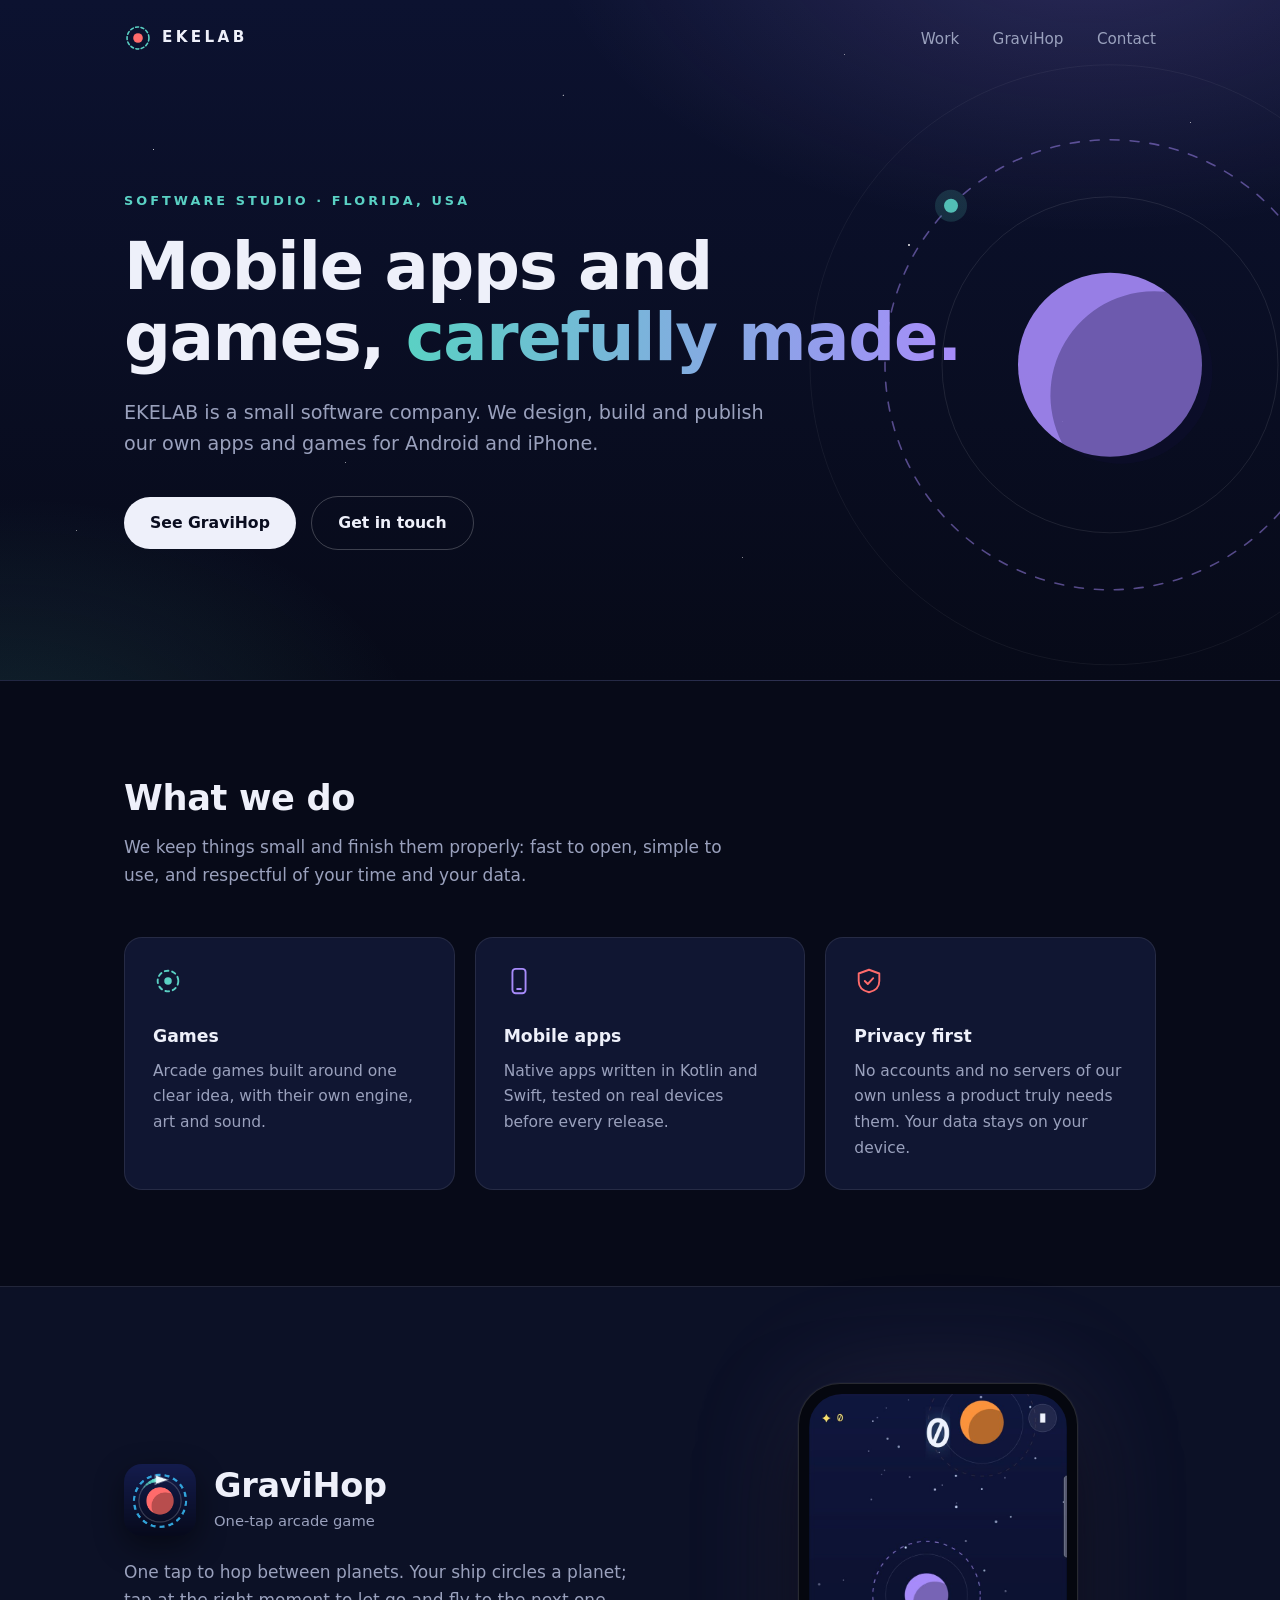
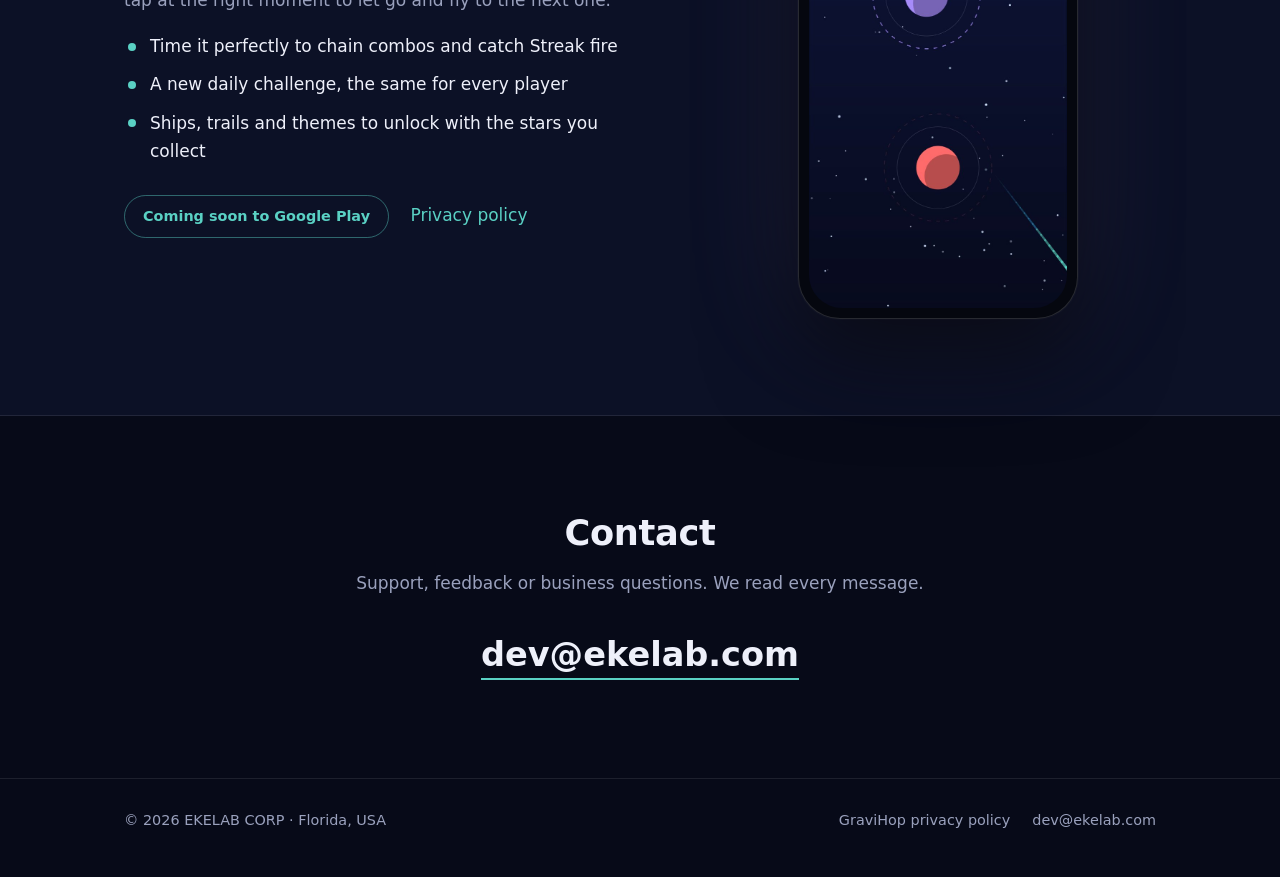
==== index.html @ 520535bd "EKELAB website: company page and GraviHop privacy policy Co-Authored-By: Claude <noreply@anthropic.c" ====
<!doctype html>
<html lang="en">
<head>
<meta charset="utf-8">
<meta name="viewport" content="width=device-width, initial-scale=1">
<title>EKELAB | Mobile apps and games</title>
<meta name="description" content="EKELAB CORP is a software studio in Florida, USA. We design and build mobile apps and games, including GraviHop.">
<meta name="theme-color" content="#070a18">
<meta property="og:title" content="EKELAB | Mobile apps and games">
<meta property="og:description" content="A software studio in Florida, USA. Makers of GraviHop.">
<meta property="og:type" content="website">
<meta property="og:url" content="https://ekelab.com/">
<link rel="icon" href="/favicon.svg" type="image/svg+xml">
<link rel="apple-touch-icon" href="/apple-touch-icon.png">
<link rel="stylesheet" href="/style.css">
</head>
<body>

<header class="site">
  <div class="wrap">
    <a class="brand" href="/">
      <svg viewBox="0 0 32 32" aria-hidden="true"><circle cx="16" cy="16" r="12.5" fill="none" stroke="#5ad1c4" stroke-width="1.8" stroke-dasharray="3.4 2.8" stroke-linecap="round"/><circle cx="16" cy="16" r="5.5" fill="#ff6b6b"/></svg>
      EKELAB
    </a>
    <nav>
      <a href="#work">Work</a>
      <a href="#gravihop">GraviHop</a>
      <a href="#contact">Contact</a>
    </nav>
  </div>
</header>

<main>
  <div class="hero">
    <svg class="orbit" viewBox="0 0 620 620" aria-hidden="true">
      <circle cx="310" cy="310" r="300" fill="none" stroke="rgba(255,255,255,.06)" stroke-width="1"/>
      <circle cx="310" cy="310" r="225" fill="none" stroke="rgba(167,139,250,.55)" stroke-width="1.6" stroke-dasharray="9 11" stroke-linecap="round"/>
      <circle cx="310" cy="310" r="168" fill="none" stroke="rgba(255,255,255,.10)" stroke-width="1"/>
      <circle cx="310" cy="310" r="92" fill="#a78bfa"/>
      <path d="M 366 237 A 92 92 0 1 1 262 388 A 104 104 0 0 1 366 237 Z" fill="rgba(20,16,60,.32)"/>
      <circle cx="151" cy="151" r="7" fill="#5ad1c4"/>
      <circle cx="151" cy="151" r="16" fill="rgba(90,209,196,.18)"/>
    </svg>
    <div class="wrap">
      <p class="eyebrow">Software studio · Florida, USA</p>
      <h1>Mobile apps and games, <span>carefully made.</span></h1>
      <p class="lead">EKELAB is a small software company. We design, build and publish our own apps and games for Android and iPhone.</p>
      <a class="btn" href="#gravihop">See GraviHop</a>
      <a class="btn ghost" href="#contact">Get in touch</a>
    </div>
  </div>

  <section id="work">
    <div class="wrap">
      <h2 class="title">What we do</h2>
      <p class="sub">We keep things small and finish them properly: fast to open, simple to use, and respectful of your time and your data.</p>
      <div class="grid">
        <div class="card">
          <svg viewBox="0 0 32 32" fill="none" stroke="#5ad1c4" stroke-width="2" stroke-linecap="round" stroke-linejoin="round" aria-hidden="true"><circle cx="16" cy="16" r="11" stroke-dasharray="4 4"/><circle cx="16" cy="16" r="4" fill="#5ad1c4" stroke="none"/></svg>
          <h3>Games</h3>
          <p>Arcade games built around one clear idea, with their own engine, art and sound.</p>
        </div>
        <div class="card">
          <svg viewBox="0 0 32 32" fill="none" stroke="#a78bfa" stroke-width="2" stroke-linecap="round" stroke-linejoin="round" aria-hidden="true"><rect x="9" y="3" width="14" height="26" rx="3.5"/><path d="M14 24.5h4"/></svg>
          <h3>Mobile apps</h3>
          <p>Native apps written in Kotlin and Swift, tested on real devices before every release.</p>
        </div>
        <div class="card">
          <svg viewBox="0 0 32 32" fill="none" stroke="#ff6b6b" stroke-width="2" stroke-linecap="round" stroke-linejoin="round" aria-hidden="true"><path d="M16 4l11 4v8c0 6.5-4.6 10.6-11 12-6.4-1.4-11-5.5-11-12V8z"/><path d="M11.5 16l3.200 3.200 5.800-6.200"/></svg>
          <h3>Privacy first</h3>
          <p>No accounts and no servers of our own unless a product truly needs them. Your data stays on your device.</p>
        </div>
      </div>
    </div>
  </section>

  <section id="gravihop" class="alt">
    <div class="wrap product">
      <div>
        <div class="head">
          <img src="/img/gravihop-icon.png" alt="GraviHop app icon" width="72" height="72">
          <div>
            <h2>GraviHop</h2>
            <small>One-tap arcade game</small>
          </div>
        </div>
        <p>One tap to hop between planets. Your ship circles a planet; tap at the right moment to let go and fly to the next one.</p>
        <ul>
          <li>Time it perfectly to chain combos and catch Streak fire</li>
          <li>A new daily challenge, the same for every player</li>
          <li>Ships, trails and themes to unlock with the stars you collect</li>
        </ul>
        <span class="pill">Coming soon to Google Play</span>
        <a href="/gravihop/privacy/">Privacy policy</a>
      </div>
      <div class="phone">
        <img src="/img/gravihop-screen.jpg" alt="GraviHop gameplay: a ship flying between planets" width="720" height="1435" loading="lazy">
      </div>
    </div>
  </section>

  <section id="contact" class="contact">
    <div class="wrap">
      <h2 class="title">Contact</h2>
      <p class="sub">Support, feedback or business questions. We read every message.</p>
      <a class="mail" href="mailto:dev@ekelab.com">dev@ekelab.com</a>
    </div>
  </section>
</main>

<footer class="site">
  <div class="wrap">
    <span>&copy; 2026 EKELAB CORP · Florida, USA</span>
    <span><a href="/gravihop/privacy/">GraviHop privacy policy</a><a href="mailto:dev@ekelab.com">dev@ekelab.com</a></span>
  </div>
</footer>

</body>
</html>
---- style.css ----
:root {
  --bg: #070a18;
  --bg-2: #0c1126;
  --panel: #101632;
  --line: rgba(255, 255, 255, 0.09);
  --text: #eef0fa;
  --muted: #9aa1bd;
  --accent: #5ad1c4;
  --accent-2: #a78bfa;
  --warm: #ff6b6b;
}
* { box-sizing: border-box; }
html { -webkit-text-size-adjust: 100%; scroll-behavior: smooth; }
body {
  margin: 0;
  background: var(--bg);
  color: var(--text);
  font: 17px/1.65 system-ui, -apple-system, "Segoe UI", Roboto, Helvetica, Arial, sans-serif;
  -webkit-font-smoothing: antialiased;
}
img { max-width: 100%; display: block; }
a { color: var(--accent); text-decoration: none; }
a:hover { text-decoration: underline; }
.wrap { max-width: 1080px; margin: 0 auto; padding: 0 24px; }
.narrow { max-width: 720px; }

/* header */
header.site { position: absolute; top: 0; left: 0; right: 0; z-index: 2; }
header.site .wrap { display: flex; align-items: center; justify-content: space-between; height: 76px; }
.brand { display: inline-flex; align-items: center; gap: 10px; color: var(--text); font-weight: 700; letter-spacing: 0.22em; font-size: 0.95rem; }
.brand:hover { text-decoration: none; }
.brand svg { width: 28px; height: 28px; }
nav a { color: var(--muted); font-size: 0.95rem; margin-left: 28px; }
nav a:hover { color: var(--text); text-decoration: none; }

/* hero */
.hero {
  position: relative;
  overflow: hidden;
  padding: 190px 0 130px;
  background:
    radial-gradient(900px 500px at 85% -10%, rgba(167, 139, 250, 0.20), transparent 60%),
    radial-gradient(700px 420px at 0% 110%, rgba(90, 209, 196, 0.13), transparent 60%),
    linear-gradient(180deg, #0c1230 0%, var(--bg) 100%);
  border-bottom: 1px solid var(--line);
}
.hero::before {
  /* star field */
  content: "";
  position: absolute; inset: 0;
  background-image:
    radial-gradient(1.5px 1.5px at 12% 22%, rgba(255,255,255,.75) 50%, transparent 51%),
    radial-gradient(1px 1px at 27% 68%, rgba(255,255,255,.55) 50%, transparent 51%),
    radial-gradient(1.5px 1.5px at 44% 14%, rgba(255,255,255,.6) 50%, transparent 51%),
    radial-gradient(1px 1px at 58% 82%, rgba(255,255,255,.5) 50%, transparent 51%),
    radial-gradient(2px 2px at 71% 36%, rgba(255,255,255,.7) 50%, transparent 51%),
    radial-gradient(1px 1px at 83% 62%, rgba(255,255,255,.55) 50%, transparent 51%),
    radial-gradient(1.5px 1.5px at 93% 18%, rgba(255,255,255,.6) 50%, transparent 51%),
    radial-gradient(1px 1px at 36% 44%, rgba(255,255,255,.45) 50%, transparent 51%),
    radial-gradient(1px 1px at 6% 78%, rgba(255,255,255,.5) 50%, transparent 51%),
    radial-gradient(1px 1px at 66% 8%, rgba(255,255,255,.5) 50%, transparent 51%);
  pointer-events: none;
}
.hero .orbit {
  position: absolute; right: -140px; top: 50%;
  width: 620px; height: 620px; transform: translateY(-46%);
  opacity: 0.9; pointer-events: none;
}
.hero .wrap { position: relative; }
.eyebrow { color: var(--accent); font-size: 0.8rem; font-weight: 600; letter-spacing: 0.24em; text-transform: uppercase; margin: 0 0 20px; }
.hero h1 { font-size: clamp(2.3rem, 5.6vw, 4.1rem); line-height: 1.08; letter-spacing: -0.02em; margin: 0 0 24px; max-width: 13em; font-weight: 700; }
.hero h1 span { background: linear-gradient(90deg, var(--accent), var(--accent-2)); -webkit-background-clip: text; background-clip: text; color: transparent; }
.hero p.lead { font-size: 1.2rem; color: var(--muted); max-width: 34em; margin: 0 0 36px; }
.btn {
  display: inline-block; padding: 13px 26px; border-radius: 999px;
  background: var(--text); color: #0a0d1f; font-weight: 600; font-size: 0.98rem;
}
.btn:hover { text-decoration: none; background: #fff; }
.btn.ghost { background: transparent; color: var(--text); border: 1px solid rgba(255,255,255,.22); margin-left: 10px; }
.btn.ghost:hover { border-color: rgba(255,255,255,.5); background: transparent; }

/* sections */
section { padding: 96px 0; }
section.alt { background: var(--bg-2); border-top: 1px solid var(--line); border-bottom: 1px solid var(--line); }
h2.title { font-size: clamp(1.6rem, 3.2vw, 2.2rem); line-height: 1.2; letter-spacing: -0.01em; margin: 0 0 14px; }
p.sub { color: var(--muted); max-width: 36em; margin: 0 0 48px; }
.grid { display: grid; grid-template-columns: repeat(3, 1fr); gap: 20px; }
.card { background: var(--panel); border: 1px solid var(--line); border-radius: 18px; padding: 28px; }
.card svg { width: 30px; height: 30px; margin-bottom: 18px; }
.card h3 { margin: 0 0 8px; font-size: 1.08rem; }
.card p { margin: 0; color: var(--muted); font-size: 0.97rem; }

/* product */
.product { display: grid; grid-template-columns: 1.1fr 0.9fr; gap: 64px; align-items: center; }
.product .head { display: flex; align-items: center; gap: 18px; margin-bottom: 22px; }
.product .head img { width: 72px; height: 72px; border-radius: 18px; box-shadow: 0 10px 30px rgba(0,0,0,.45); }
.product .head h2 { margin: 0; font-size: 2.1rem; letter-spacing: -0.01em; line-height: 1.1; }
.product .head small { display: block; color: var(--muted); font-size: 0.92rem; margin-top: 4px; }
.product p { color: var(--muted); margin: 0 0 18px; max-width: 30em; }
.product ul { list-style: none; padding: 0; margin: 0 0 30px; }
.product li { position: relative; padding-left: 26px; margin-bottom: 10px; }
.product li::before { content: ""; position: absolute; left: 4px; top: 0.62em; width: 8px; height: 8px; border-radius: 50%; background: var(--accent); }
.pill { display: inline-block; padding: 9px 18px; border-radius: 999px; border: 1px solid rgba(90,209,196,.45); color: var(--accent); font-size: 0.9rem; font-weight: 600; margin-right: 16px; }
.phone {
  justify-self: center; width: 280px; padding: 10px;
  background: #05070f; border: 1px solid rgba(255,255,255,.14); border-radius: 42px;
  box-shadow: 0 40px 90px rgba(0,0,0,.6), 0 0 0 1px rgba(255,255,255,.03), 0 0 120px rgba(167,139,250,.14);
}
.phone img { border-radius: 33px; width: 100%; height: auto; }

/* contact */
.contact { text-align: center; }
.contact p.sub { margin: 0 auto 30px; }
.contact a.mail { font-size: clamp(1.4rem, 4vw, 2.1rem); font-weight: 600; color: var(--text); border-bottom: 2px solid var(--accent); padding-bottom: 4px; }
.contact a.mail:hover { text-decoration: none; color: var(--accent); }

/* footer */
footer.site { border-top: 1px solid var(--line); padding: 30px 0 44px; color: var(--muted); font-size: 0.9rem; }
footer.site .wrap { display: flex; justify-content: space-between; flex-wrap: wrap; gap: 12px; }
footer.site a { color: var(--muted); margin-left: 22px; }
footer.site a:first-child { margin-left: 0; }

/* text pages (privacy policy) */
.page { padding: 150px 0 90px; }
.page h1 { font-size: clamp(1.9rem, 4.4vw, 2.7rem); line-height: 1.15; letter-spacing: -0.015em; margin: 0 0 10px; }
.page h2 { font-size: 1.2rem; margin: 44px 0 10px; }
.page p, .page ul { margin: 0 0 16px; color: #cfd3e6; }
.page ul { padding-left: 22px; }
.page .muted { color: var(--muted); margin-bottom: 36px; }
.page strong { color: var(--text); }

@media (max-width: 860px) {
  .grid { grid-template-columns: 1fr; }
  .product { grid-template-columns: 1fr; gap: 48px; }
  .hero { padding: 150px 0 90px; }
  .hero .orbit { width: 420px; height: 420px; right: -250px; opacity: 0.35; }
  section { padding: 72px 0; }
  nav a { margin-left: 18px; }
}
@media (max-width: 560px) {
  .hero .orbit { display: none; }
  .pill { display: table; margin: 0 0 16px; }
  .btn.ghost { margin: 12px 0 0; }
  .btn { display: block; text-align: center; }
}
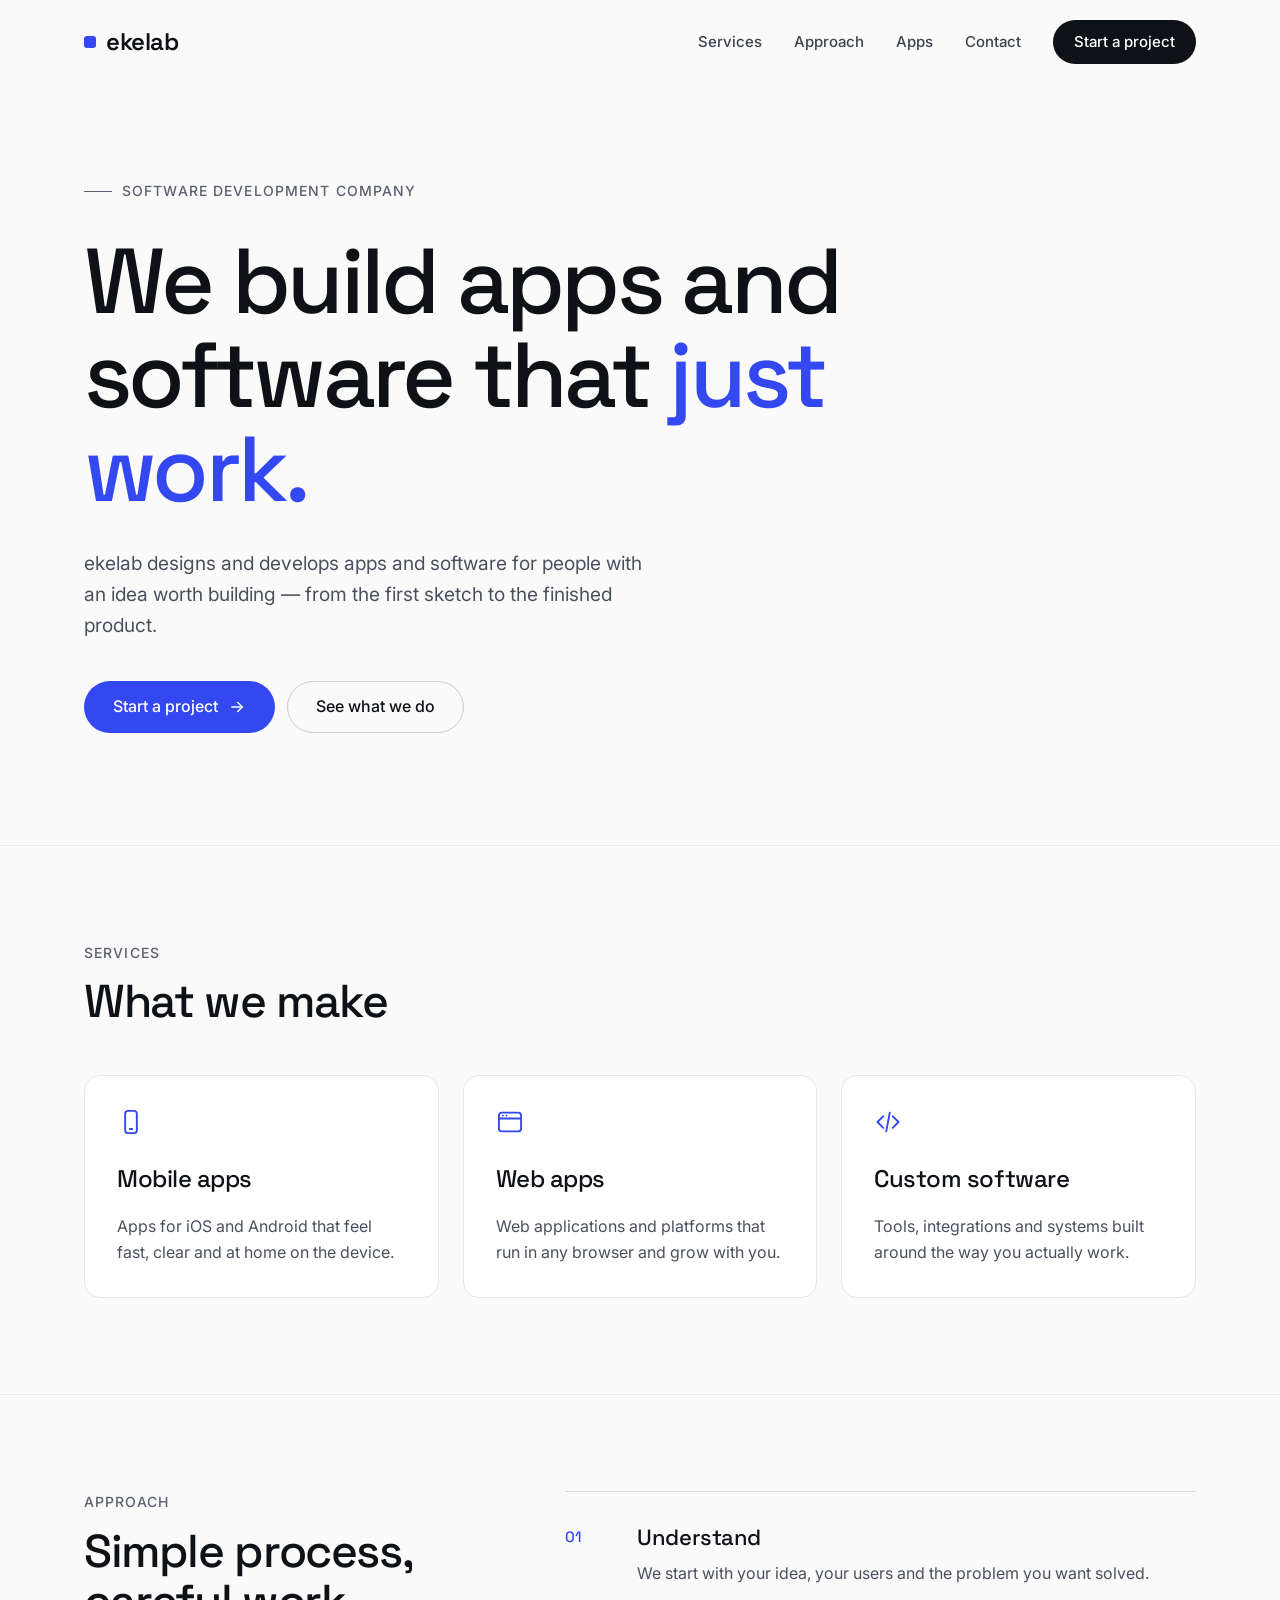
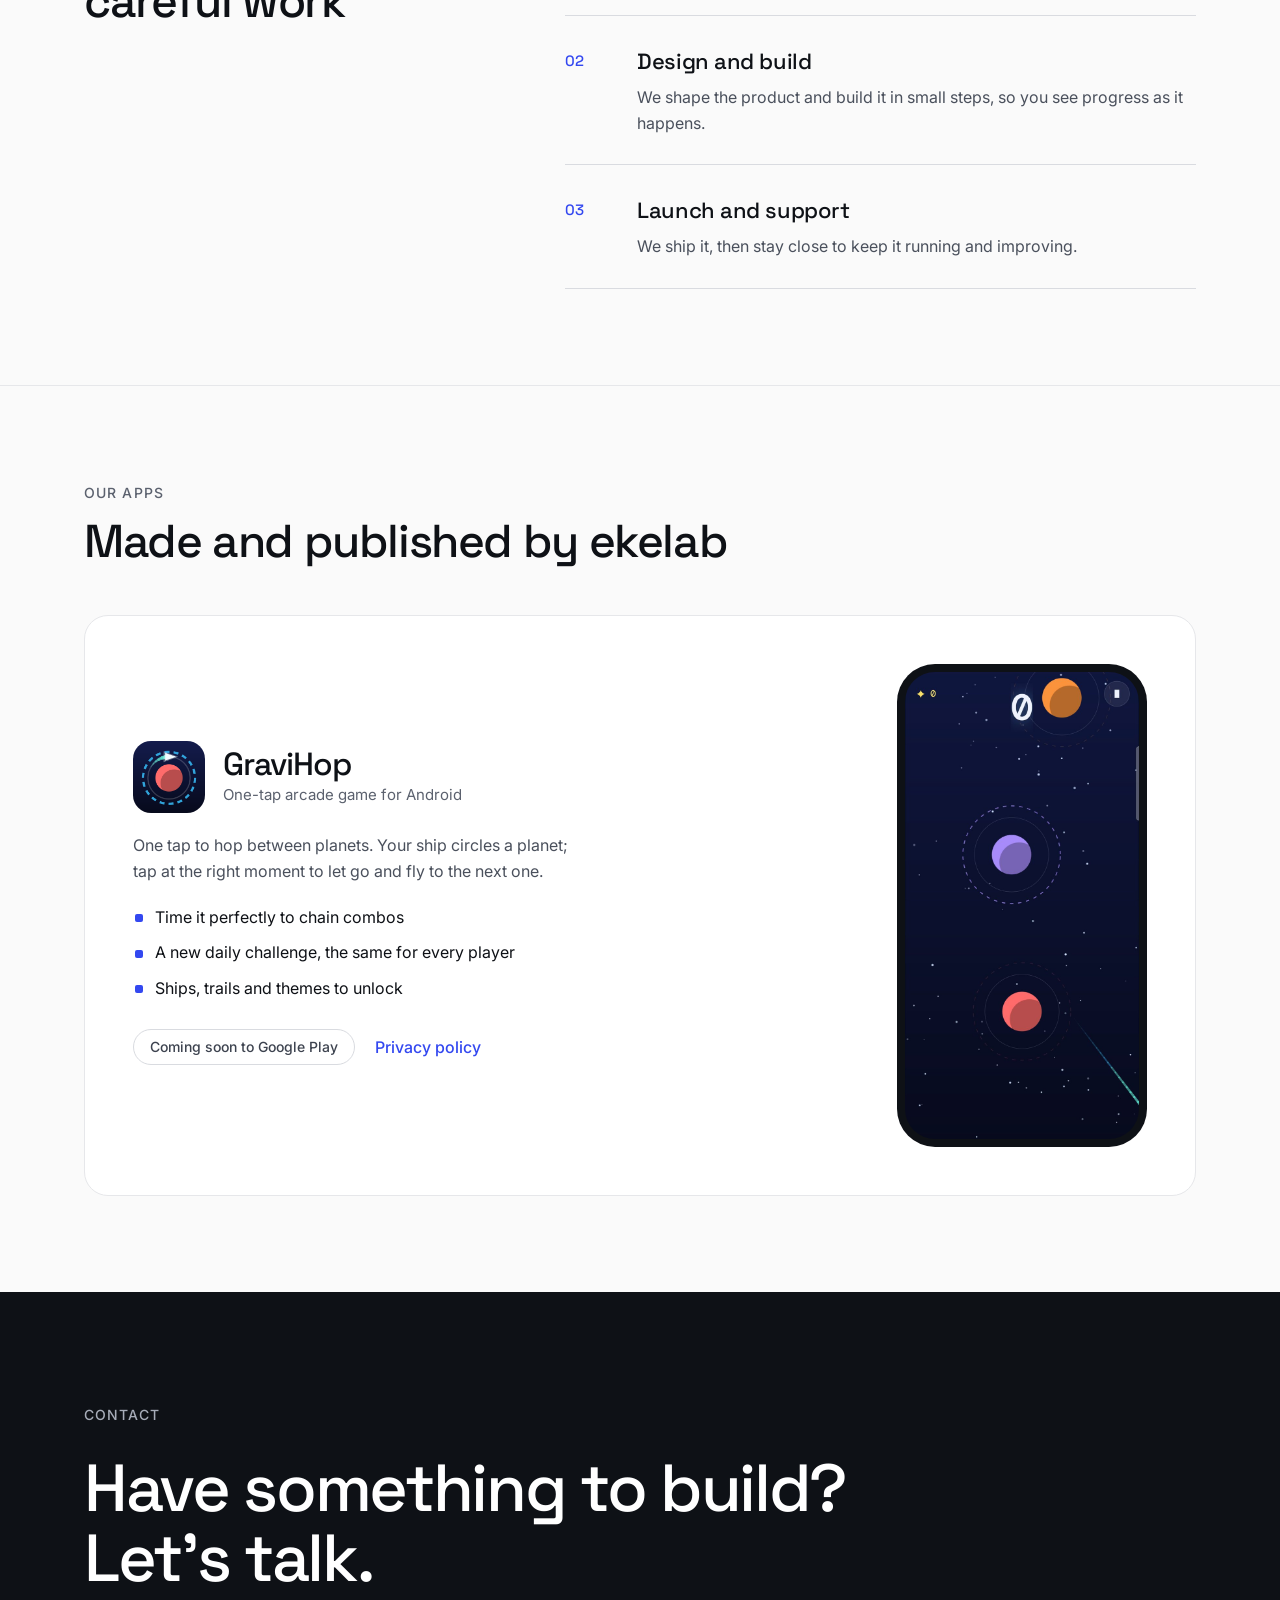
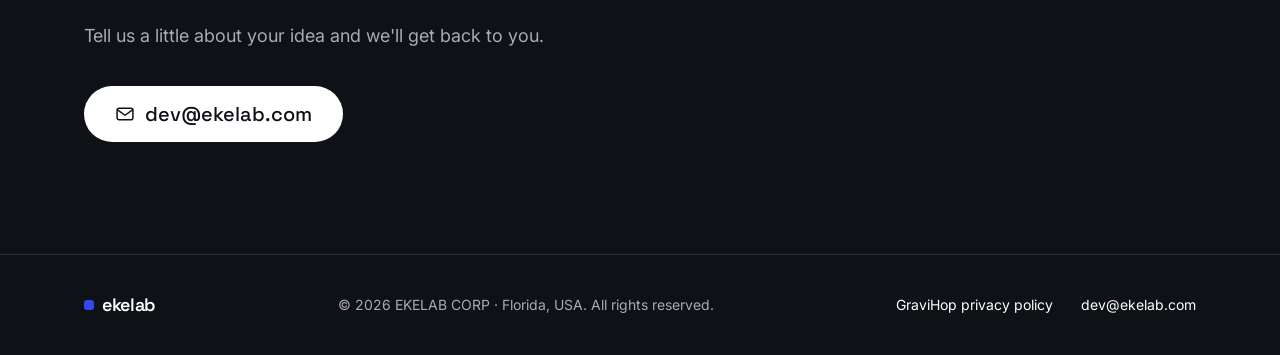
==== commit d6a5313a: "Use the ekelab company design; add GraviHop section and company details Co-Authored-By: Claude <nore" ====
--- a/index.html
+++ b/index.html
@@ -3,115 +3,359 @@
 <head>
 <meta charset="utf-8">
 <meta name="viewport" content="width=device-width, initial-scale=1">
-<title>EKELAB | Mobile apps and games</title>
-<meta name="description" content="EKELAB CORP is a software studio in Florida, USA. We design and build mobile apps and games, including GraviHop.">
-<meta name="theme-color" content="#070a18">
-<meta property="og:title" content="EKELAB | Mobile apps and games">
-<meta property="og:description" content="A software studio in Florida, USA. Makers of GraviHop.">
+<title>ekelab — Apps and software development</title>
+<meta name="description" content="ekelab (EKELAB CORP, Florida, USA) designs and develops mobile apps, web apps and custom software, and publishes its own apps, including the game GraviHop.">
+<link rel="canonical" href="https://ekelab.com/">
+<meta name="theme-color" content="#FAFAFA">
+
 <meta property="og:type" content="website">
 <meta property="og:url" content="https://ekelab.com/">
-<link rel="icon" href="/favicon.svg" type="image/svg+xml">
-<link rel="apple-touch-icon" href="/apple-touch-icon.png">
-<link rel="stylesheet" href="/style.css">
+<meta property="og:site_name" content="ekelab">
+<meta property="og:title" content="ekelab — Apps and software development">
+<meta property="og:description" content="We build apps and software that just work.">
+
+<script type="application/ld+json">
+{"@context":"https://schema.org","@type":"Organization","name":"ekelab","legalName":"EKELAB CORP","url":"https://ekelab.com/","email":"dev@ekelab.com","address":{"@type":"PostalAddress","addressRegion":"FL","addressCountry":"US"}}
+</script>
+
+<link rel="icon" href="data:image/svg+xml,%3Csvg xmlns='http://www.w3.org/2000/svg' viewBox='0 0 32 32'%3E%3Crect width='32' height='32' rx='8' fill='%233348F0'/%3E%3C/svg%3E">
+
+<link rel="preconnect" href="https://fonts.googleapis.com">
+<link rel="preconnect" href="https://fonts.gstatic.com" crossorigin>
+<link rel="stylesheet" href="https://fonts.googleapis.com/css2?family=Inter:wght@400;500;600&family=Space+Grotesk:wght@400;500;600&display=swap">
+
+<style>
+:root {
+  --accent: #3348F0;
+  --ground: #FAFAFA;
+  --ink: #0E1116;
+  --text: #4A505C;
+  --muted: #5B616E;
+  --nav: #3D434F;
+  --line: #E6E7EA;
+  --line-strong: #D9DBE0;
+  --card: #FFFFFF;
+  --dark-muted: #A6ACB8;
+  --dark-line: #2A2F3A;
+  --display: 'Space Grotesk', system-ui, sans-serif;
+  --body: 'Inter', system-ui, -apple-system, 'Segoe UI', sans-serif;
+}
+
+*, *::before, *::after { box-sizing: border-box; }
+html { scroll-behavior: smooth; -webkit-text-size-adjust: 100%; }
+body {
+  margin: 0;
+  background: var(--ground);
+  color: var(--ink);
+  font-family: var(--body);
+  font-size: 16px;
+  line-height: 1.6;
+  -webkit-font-smoothing: antialiased;
+}
+h1, h2, h3, p, ol { margin: 0; }
+ol { padding: 0; list-style: none; }
+a { color: inherit; text-decoration: none; }
+a:focus-visible { outline: 2px solid var(--accent); outline-offset: 3px; border-radius: 6px; }
+section[id] { scroll-margin-top: 16px; }
+
+.wrap { max-width: 1160px; margin: 0 auto; padding-left: 24px; padding-right: 24px; }
+.eyebrow {
+  font-size: 14px; font-weight: 500; letter-spacing: 0.08em;
+  text-transform: uppercase; color: var(--muted);
+}
+.display { font-family: var(--display); font-weight: 500; }
+
+/* Header */
+.site-header {
+  display: flex; flex-wrap: wrap; align-items: center;
+  justify-content: space-between; gap: 12px 32px;
+  padding-top: 20px; padding-bottom: 20px;
+}
+.brand {
+  display: inline-flex; align-items: center; gap: 10px; min-height: 44px;
+  font-family: var(--display); font-size: 24px; font-weight: 600; letter-spacing: -0.02em;
+}
+.brand-mark { width: 12px; height: 12px; border-radius: 3px; background: var(--accent); }
+.site-nav {
+  display: flex; flex-wrap: wrap; align-items: center; gap: 4px 32px;
+  font-size: 15px; font-weight: 500;
+}
+.site-nav a { display: inline-flex; align-items: center; min-height: 44px; color: var(--nav); transition: color .15s; }
+.site-nav a:hover { color: var(--ink); }
+
+/* Buttons */
+.btn {
+  display: inline-flex; align-items: center; gap: 10px;
+  min-height: 52px; padding: 0 28px; border-radius: 999px;
+  font-weight: 500; border: 1px solid transparent;
+  transition: transform .15s, opacity .15s, border-color .15s, background-color .15s;
+}
+.btn:hover { transform: translateY(-1px); }
+.btn-accent { background: var(--accent); color: #FFFFFF; }
+.btn-accent:hover { opacity: .9; }
+.btn-outline { border-color: #C9CCD3; }
+.btn-outline:hover { border-color: var(--ink); }
+.site-nav .btn-dark, .btn-dark { background: var(--ink); color: #FFFFFF; min-height: 44px; padding: 0 20px; }
+.site-nav .btn-dark:hover { color: #FFFFFF; opacity: .85; }
+.btn-light {
+  background: #FFFFFF; color: var(--ink); min-height: 56px; padding: 0 30px;
+  font-family: var(--display); font-size: 20px;
+}
+.btn-light:hover { opacity: .9; }
+
+/* Hero */
+.hero { display: flex; flex-direction: column; gap: 32px; padding-top: 96px; padding-bottom: 112px; }
+.hero .eyebrow { display: flex; align-items: center; gap: 10px; }
+.hero .eyebrow::before { content: ""; width: 28px; height: 1px; background: var(--muted); }
+.hero h1 {
+  max-width: 980px; font-size: clamp(42px, 7.2vw, 104px);
+  line-height: 1.02; letter-spacing: -0.04em;
+}
+.hero h1 span { color: var(--accent); }
+.lead { max-width: 580px; font-size: clamp(17px, 1.5vw, 20px); color: var(--text); }
+.actions { display: flex; flex-wrap: wrap; gap: 12px; padding-top: 8px; }
+
+/* Sections */
+.band { border-top: 1px solid var(--line); }
+.section { padding-top: 96px; padding-bottom: 96px; }
+.section-head { display: flex; flex-direction: column; gap: 12px; }
+.section-head h2 {
+  font-size: clamp(30px, 3.6vw, 48px); line-height: 1.1; letter-spacing: -0.03em;
+}
+
+/* Services */
+.services { display: flex; flex-direction: column; gap: 48px; }
+.cards { display: grid; grid-template-columns: repeat(auto-fit, minmax(260px, 1fr)); gap: 24px; }
+.card {
+  background: var(--card); border: 1px solid var(--line); border-radius: 16px;
+  padding: 32px; display: flex; flex-direction: column; gap: 16px;
+}
+.card svg { color: var(--accent); }
+.card h3 { padding-top: 8px; font-size: 24px; letter-spacing: -0.02em; }
+.card p { color: var(--text); }
+
+/* Approach */
+.approach { display: flex; flex-wrap: wrap; gap: 48px 96px; }
+.approach .section-head { flex: 1 1 280px; }
+.steps { flex: 2 1 420px; display: flex; flex-direction: column; }
+.steps li { display: flex; gap: 32px; padding: 28px 0; border-top: 1px solid var(--line-strong); }
+.steps li:last-child { border-bottom: 1px solid var(--line-strong); }
+.step-num { flex: 0 0 40px; font-family: var(--display); font-size: 15px; font-weight: 500; color: var(--accent); padding-top: 5px; }
+.steps h3 { font-size: 22px; letter-spacing: -0.02em; margin-bottom: 6px; }
+.steps p { color: var(--text); }
+
+/* Apps */
+.apps { display: flex; flex-direction: column; gap: 48px; }
+.app {
+  display: flex; flex-wrap: wrap; align-items: center; gap: 48px 72px;
+  background: var(--card); border: 1px solid var(--line); border-radius: 24px; padding: 48px;
+}
+.app-info { flex: 1 1 340px; display: flex; flex-direction: column; gap: 20px; }
+.app-head { display: flex; align-items: center; gap: 18px; }
+.app-head img { width: 72px; height: 72px; border-radius: 18px; }
+.app-head h3 { font-size: 32px; letter-spacing: -0.03em; line-height: 1.1; }
+.app-head span { color: var(--muted); font-size: 15px; }
+.app-info p { color: var(--text); max-width: 460px; }
+.app-list { display: flex; flex-direction: column; gap: 10px; margin: 0; padding: 0; list-style: none; }
+.app-list li { position: relative; padding-left: 22px; }
+.app-list li::before { content: ""; position: absolute; left: 2px; top: 0.6em; width: 8px; height: 8px; border-radius: 2px; background: var(--accent); }
+.app-meta { display: flex; flex-wrap: wrap; align-items: center; gap: 8px 20px; padding-top: 4px; }
+.pill {
+  display: inline-flex; align-items: center; min-height: 36px; padding: 0 16px; border-radius: 999px;
+  border: 1px solid var(--line-strong); font-size: 14px; font-weight: 500; color: var(--nav);
+}
+.text-link { display: inline-flex; align-items: center; min-height: 44px; color: var(--accent); font-weight: 500; }
+.text-link:hover { text-decoration: underline; }
+.app-shot { flex: 0 1 250px; margin: 0 auto; padding: 8px; background: var(--ink); border-radius: 38px; }
+.app-shot img { display: block; width: 100%; height: auto; border-radius: 30px; }
+
+/* Contact */
+.contact { background: var(--ink); color: #FFFFFF; }
+.contact .wrap { display: flex; flex-direction: column; gap: 28px; padding-top: 112px; padding-bottom: 112px; }
+.contact .eyebrow { color: var(--dark-muted); }
+.contact h2 { max-width: 820px; font-size: clamp(34px, 5.2vw, 72px); line-height: 1.05; letter-spacing: -0.035em; }
+.contact p.lead { max-width: 520px; color: var(--dark-muted); font-size: 18px; }
+.contact .actions a { max-width: 100%; }
+
+/* Footer */
+.site-footer { background: var(--ink); color: var(--dark-muted); border-top: 1px solid var(--dark-line); font-size: 14px; }
+.site-footer .wrap {
+  display: flex; flex-wrap: wrap; align-items: center; justify-content: space-between;
+  gap: 8px 32px; padding-top: 28px; padding-bottom: 28px;
+}
+.site-footer .brand { font-size: 18px; color: #FFFFFF; gap: 8px; }
+.site-footer .brand-mark { width: 10px; height: 10px; }
+.site-footer a { display: inline-flex; align-items: center; min-height: 44px; color: #FFFFFF; }
+.site-footer a:hover { text-decoration: underline; }
+.footer-links { display: flex; flex-wrap: wrap; gap: 0 28px; }
+
+@media (max-width: 640px) {
+  .hero { padding-top: 56px; padding-bottom: 72px; }
+  .section { padding-top: 64px; padding-bottom: 64px; }
+  .contact .wrap { padding-top: 72px; padding-bottom: 72px; }
+  .site-nav { gap: 4px 20px; }
+  .steps li { gap: 16px; }
+  .card { padding: 24px; }
+  .app { padding: 24px; border-radius: 20px; }
+  .btn-light { font-size: 18px; padding: 0 22px; }
+}
+
+@media (prefers-reduced-motion: reduce) {
+  html { scroll-behavior: auto; }
+  .btn, .site-nav a { transition: none; }
+  .btn:hover { transform: none; }
+}
+</style>
 </head>
 <body>
 
-<header class="site">
-  <div class="wrap">
-    <a class="brand" href="/">
-      <svg viewBox="0 0 32 32" aria-hidden="true"><circle cx="16" cy="16" r="12.5" fill="none" stroke="#5ad1c4" stroke-width="1.8" stroke-dasharray="3.4 2.8" stroke-linecap="round"/><circle cx="16" cy="16" r="5.5" fill="#ff6b6b"/></svg>
-      EKELAB
-    </a>
-    <nav>
-      <a href="#work">Work</a>
-      <a href="#gravihop">GraviHop</a>
-      <a href="#contact">Contact</a>
-    </nav>
-  </div>
+<header class="wrap site-header">
+  <a class="brand" href="#top" aria-label="ekelab home">
+    <span class="brand-mark" aria-hidden="true"></span>
+    <span>ekelab</span>
+  </a>
+  <nav class="site-nav" aria-label="Main">
+    <a href="#services">Services</a>
+    <a href="#approach">Approach</a>
+    <a href="#apps">Apps</a>
+    <a href="#contact">Contact</a>
+    <a class="btn btn-dark" href="mailto:dev@ekelab.com">Start a project</a>
+  </nav>
 </header>
 
-<main>
-  <div class="hero">
-    <svg class="orbit" viewBox="0 0 620 620" aria-hidden="true">
-      <circle cx="310" cy="310" r="300" fill="none" stroke="rgba(255,255,255,.06)" stroke-width="1"/>
-      <circle cx="310" cy="310" r="225" fill="none" stroke="rgba(167,139,250,.55)" stroke-width="1.6" stroke-dasharray="9 11" stroke-linecap="round"/>
-      <circle cx="310" cy="310" r="168" fill="none" stroke="rgba(255,255,255,.10)" stroke-width="1"/>
-      <circle cx="310" cy="310" r="92" fill="#a78bfa"/>
-      <path d="M 366 237 A 92 92 0 1 1 262 388 A 104 104 0 0 1 366 237 Z" fill="rgba(20,16,60,.32)"/>
-      <circle cx="151" cy="151" r="7" fill="#5ad1c4"/>
-      <circle cx="151" cy="151" r="16" fill="rgba(90,209,196,.18)"/>
-    </svg>
-    <div class="wrap">
-      <p class="eyebrow">Software studio · Florida, USA</p>
-      <h1>Mobile apps and games, <span>carefully made.</span></h1>
-      <p class="lead">EKELAB is a small software company. We design, build and publish our own apps and games for Android and iPhone.</p>
-      <a class="btn" href="#gravihop">See GraviHop</a>
-      <a class="btn ghost" href="#contact">Get in touch</a>
-    </div>
-  </div>
-
-  <section id="work">
-    <div class="wrap">
-      <h2 class="title">What we do</h2>
-      <p class="sub">We keep things small and finish them properly: fast to open, simple to use, and respectful of your time and your data.</p>
-      <div class="grid">
-        <div class="card">
-          <svg viewBox="0 0 32 32" fill="none" stroke="#5ad1c4" stroke-width="2" stroke-linecap="round" stroke-linejoin="round" aria-hidden="true"><circle cx="16" cy="16" r="11" stroke-dasharray="4 4"/><circle cx="16" cy="16" r="4" fill="#5ad1c4" stroke="none"/></svg>
-          <h3>Games</h3>
-          <p>Arcade games built around one clear idea, with their own engine, art and sound.</p>
+<main id="top">
+
+  <section class="wrap hero">
+    <p class="eyebrow">Software development company</p>
+    <h1 class="display">We build apps and software that <span>just work.</span></h1>
+    <p class="lead">ekelab designs and develops apps and software for people with an idea worth building — from the first sketch to the finished product.</p>
+    <div class="actions">
+      <a class="btn btn-accent" href="mailto:dev@ekelab.com">
+        <span>Start a project</span>
+        <svg aria-hidden="true" width="18" height="18" viewBox="0 0 24 24" fill="none" stroke="currentColor" stroke-width="2" stroke-linecap="round" stroke-linejoin="round"><path d="M5 12h14"/><path d="M13 6l6 6-6 6"/></svg>
+      </a>
+      <a class="btn btn-outline" href="#services">See what we do</a>
+    </div>
+  </section>
+
+  <section id="services" class="band">
+    <div class="wrap section services">
+      <div class="section-head">
+        <p class="eyebrow">Services</p>
+        <h2 class="display">What we make</h2>
+      </div>
+      <div class="cards">
+        <article class="card">
+          <svg aria-hidden="true" width="28" height="28" viewBox="0 0 24 24" fill="none" stroke="currentColor" stroke-width="1.6" stroke-linecap="round" stroke-linejoin="round"><rect x="7" y="2.5" width="10" height="19" rx="2.5"/><path d="M11 18h2"/></svg>
+          <h3 class="display">Mobile apps</h3>
+          <p>Apps for iOS and Android that feel fast, clear and at home on the device.</p>
+        </article>
+        <article class="card">
+          <svg aria-hidden="true" width="28" height="28" viewBox="0 0 24 24" fill="none" stroke="currentColor" stroke-width="1.6" stroke-linecap="round" stroke-linejoin="round"><rect x="2.5" y="4" width="19" height="16" rx="2.5"/><path d="M2.5 9h19"/><path d="M6 6.5h.01"/><path d="M9 6.5h.01"/></svg>
+          <h3 class="display">Web apps</h3>
+          <p>Web applications and platforms that run in any browser and grow with you.</p>
+        </article>
+        <article class="card">
+          <svg aria-hidden="true" width="28" height="28" viewBox="0 0 24 24" fill="none" stroke="currentColor" stroke-width="1.6" stroke-linecap="round" stroke-linejoin="round"><path d="M8 7l-5 5 5 5"/><path d="M16 7l5 5-5 5"/><path d="M13.5 4l-3 16"/></svg>
+          <h3 class="display">Custom software</h3>
+          <p>Tools, integrations and systems built around the way you actually work.</p>
+        </article>
+      </div>
+    </div>
+  </section>
+
+  <section id="approach" class="band">
+    <div class="wrap section approach">
+      <div class="section-head">
+        <p class="eyebrow">Approach</p>
+        <h2 class="display">Simple process, careful work</h2>
+      </div>
+      <ol class="steps">
+        <li>
+          <span class="step-num" aria-hidden="true">01</span>
+          <div>
+            <h3 class="display">Understand</h3>
+            <p>We start with your idea, your users and the problem you want solved.</p>
+          </div>
+        </li>
+        <li>
+          <span class="step-num" aria-hidden="true">02</span>
+          <div>
+            <h3 class="display">Design and build</h3>
+            <p>We shape the product and build it in small steps, so you see progress as it happens.</p>
+          </div>
+        </li>
+        <li>
+          <span class="step-num" aria-hidden="true">03</span>
+          <div>
+            <h3 class="display">Launch and support</h3>
+            <p>We ship it, then stay close to keep it running and improving.</p>
+          </div>
+        </li>
+      </ol>
+    </div>
+  </section>
+
+  <section id="apps" class="band">
+    <div class="wrap section apps">
+      <div class="section-head">
+        <p class="eyebrow">Our apps</p>
+        <h2 class="display">Made and published by ekelab</h2>
+      </div>
+      <article class="app">
+        <div class="app-info">
+          <div class="app-head">
+            <img src="/img/gravihop-icon.png" alt="GraviHop app icon" width="72" height="72">
+            <div>
+              <h3 class="display">GraviHop</h3>
+              <span>One-tap arcade game for Android</span>
+            </div>
+          </div>
+          <p>One tap to hop between planets. Your ship circles a planet; tap at the right moment to let go and fly to the next one.</p>
+          <ul class="app-list">
+            <li>Time it perfectly to chain combos</li>
+            <li>A new daily challenge, the same for every player</li>
+            <li>Ships, trails and themes to unlock</li>
+          </ul>
+          <div class="app-meta">
+            <span class="pill">Coming soon to Google Play</span>
+            <a class="text-link" href="/gravihop/privacy/">Privacy policy</a>
+          </div>
         </div>
-        <div class="card">
-          <svg viewBox="0 0 32 32" fill="none" stroke="#a78bfa" stroke-width="2" stroke-linecap="round" stroke-linejoin="round" aria-hidden="true"><rect x="9" y="3" width="14" height="26" rx="3.5"/><path d="M14 24.5h4"/></svg>
-          <h3>Mobile apps</h3>
-          <p>Native apps written in Kotlin and Swift, tested on real devices before every release.</p>
+        <div class="app-shot">
+          <img src="/img/gravihop-screen.jpg" alt="GraviHop gameplay: a ship flying between planets" width="720" height="1435" loading="lazy">
         </div>
-        <div class="card">
-          <svg viewBox="0 0 32 32" fill="none" stroke="#ff6b6b" stroke-width="2" stroke-linecap="round" stroke-linejoin="round" aria-hidden="true"><path d="M16 4l11 4v8c0 6.5-4.6 10.6-11 12-6.4-1.4-11-5.5-11-12V8z"/><path d="M11.5 16l3.200 3.200 5.800-6.200"/></svg>
-          <h3>Privacy first</h3>
-          <p>No accounts and no servers of our own unless a product truly needs them. Your data stays on your device.</p>
-        </div>
-      </div>
-    </div>
-  </section>
-
-  <section id="gravihop" class="alt">
-    <div class="wrap product">
-      <div>
-        <div class="head">
-          <img src="/img/gravihop-icon.png" alt="GraviHop app icon" width="72" height="72">
-          <div>
-            <h2>GraviHop</h2>
-            <small>One-tap arcade game</small>
-          </div>
-        </div>
-        <p>One tap to hop between planets. Your ship circles a planet; tap at the right moment to let go and fly to the next one.</p>
-        <ul>
-          <li>Time it perfectly to chain combos and catch Streak fire</li>
-          <li>A new daily challenge, the same for every player</li>
-          <li>Ships, trails and themes to unlock with the stars you collect</li>
-        </ul>
-        <span class="pill">Coming soon to Google Play</span>
-        <a href="/gravihop/privacy/">Privacy policy</a>
-      </div>
-      <div class="phone">
-        <img src="/img/gravihop-screen.jpg" alt="GraviHop gameplay: a ship flying between planets" width="720" height="1435" loading="lazy">
-      </div>
+      </article>
     </div>
   </section>
 
   <section id="contact" class="contact">
     <div class="wrap">
-      <h2 class="title">Contact</h2>
-      <p class="sub">Support, feedback or business questions. We read every message.</p>
-      <a class="mail" href="mailto:dev@ekelab.com">dev@ekelab.com</a>
-    </div>
-  </section>
+      <p class="eyebrow">Contact</p>
+      <h2 class="display">Have something to build? Let's talk.</h2>
+      <p class="lead">Tell us a little about your idea and we'll get back to you.</p>
+      <div class="actions">
+        <a class="btn btn-light" href="mailto:dev@ekelab.com">
+          <svg aria-hidden="true" width="20" height="20" viewBox="0 0 24 24" fill="none" stroke="currentColor" stroke-width="1.8" stroke-linecap="round" stroke-linejoin="round"><rect x="2.5" y="5" width="19" height="14" rx="2.5"/><path d="M3 7l9 6.5L21 7"/></svg>
+          <span>dev@ekelab.com</span>
+        </a>
+      </div>
+    </div>
+  </section>
+
 </main>
 
-<footer class="site">
+<footer class="site-footer">
   <div class="wrap">
-    <span>&copy; 2026 EKELAB CORP · Florida, USA</span>
-    <span><a href="/gravihop/privacy/">GraviHop privacy policy</a><a href="mailto:dev@ekelab.com">dev@ekelab.com</a></span>
+    <span class="brand">
+      <span class="brand-mark" aria-hidden="true"></span>
+      <span>ekelab</span>
+    </span>
+    <span>© 2026 EKELAB CORP · Florida, USA. All rights reserved.</span>
+    <span class="footer-links">
+      <a href="/gravihop/privacy/">GraviHop privacy policy</a>
+      <a href="mailto:dev@ekelab.com">dev@ekelab.com</a>
+    </span>
   </div>
 </footer>
 
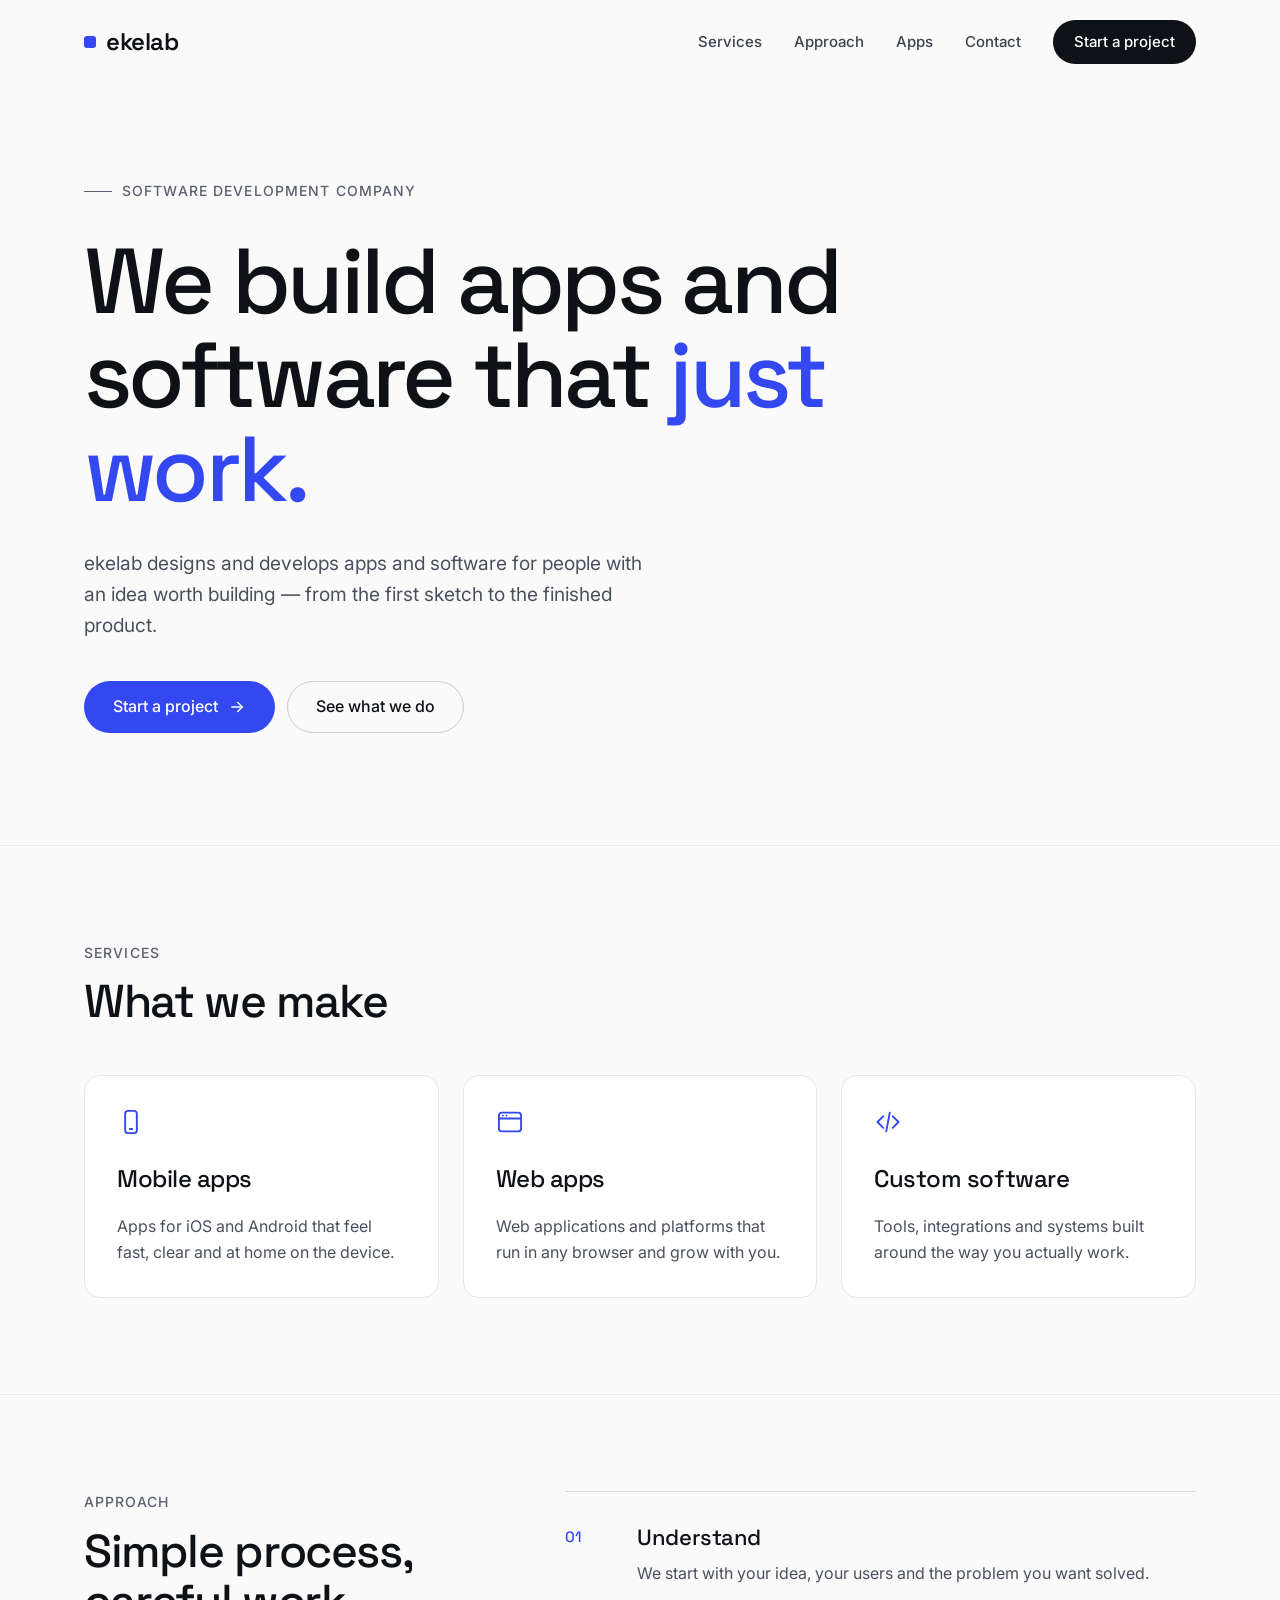
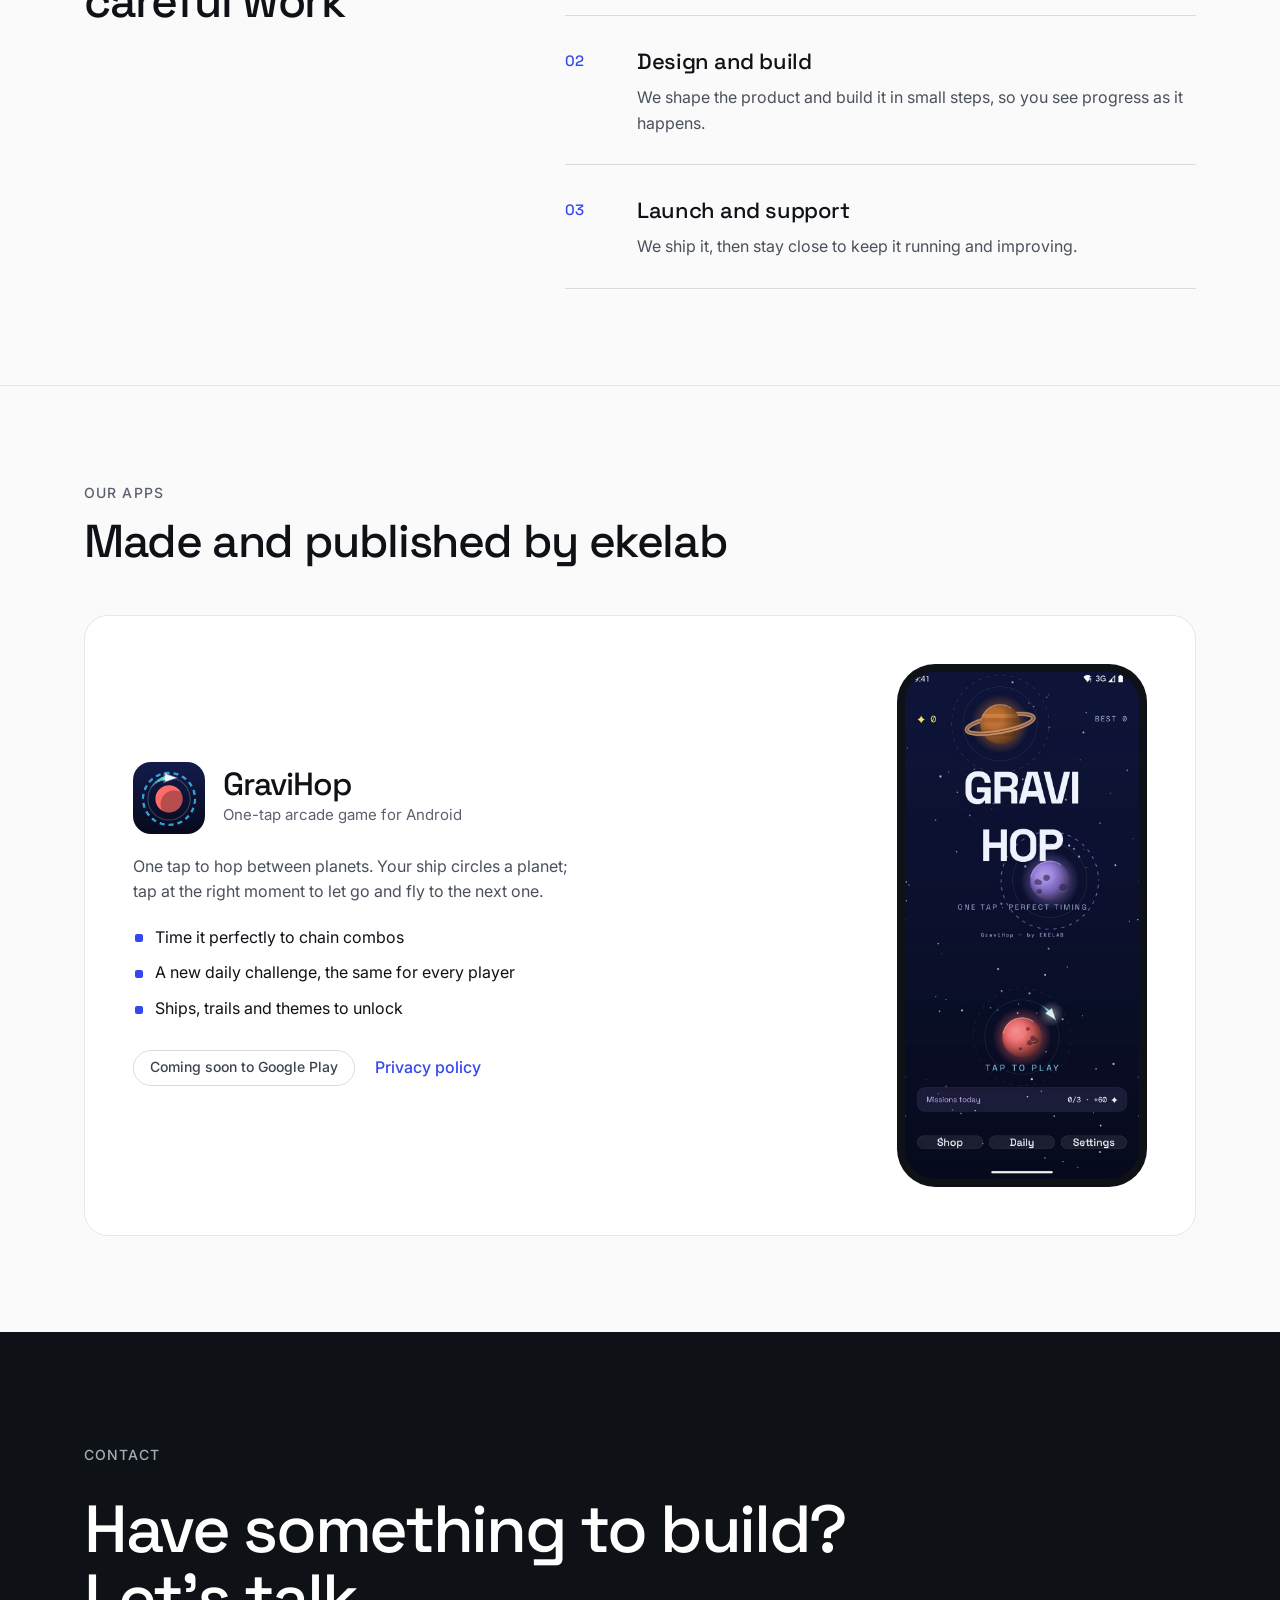
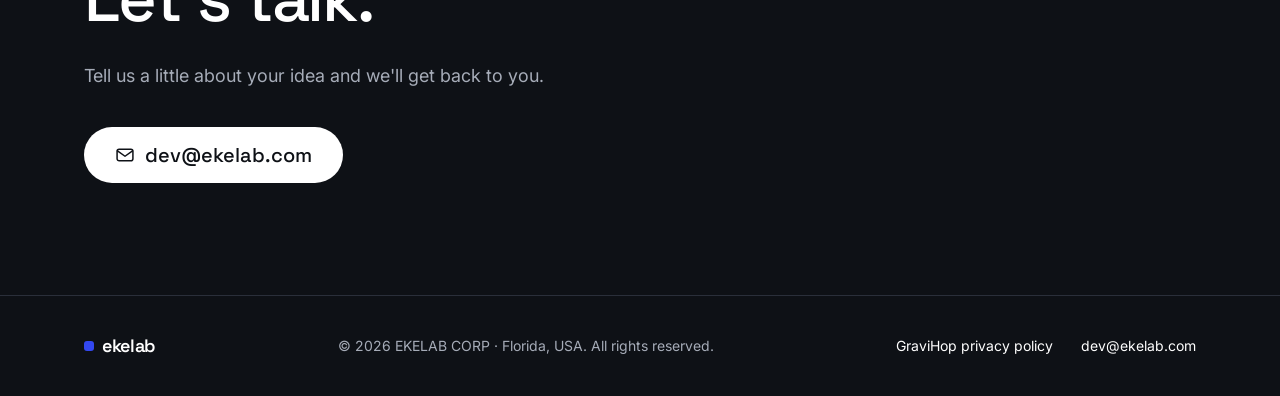
==== commit ba9f46c8: "Show the GraviHop title screen in the app section Co-Authored-By: Claude <noreply@anthropic.com>" ====
--- a/index.html
+++ b/index.html
@@ -323,7 +323,7 @@
           </div>
         </div>
         <div class="app-shot">
-          <img src="/img/gravihop-screen.jpg" alt="GraviHop gameplay: a ship flying between planets" width="720" height="1435" loading="lazy">
+          <img src="/img/gravihop-screen.jpg" alt="GraviHop title screen" width="720" height="1560" loading="lazy">
         </div>
       </article>
     </div>
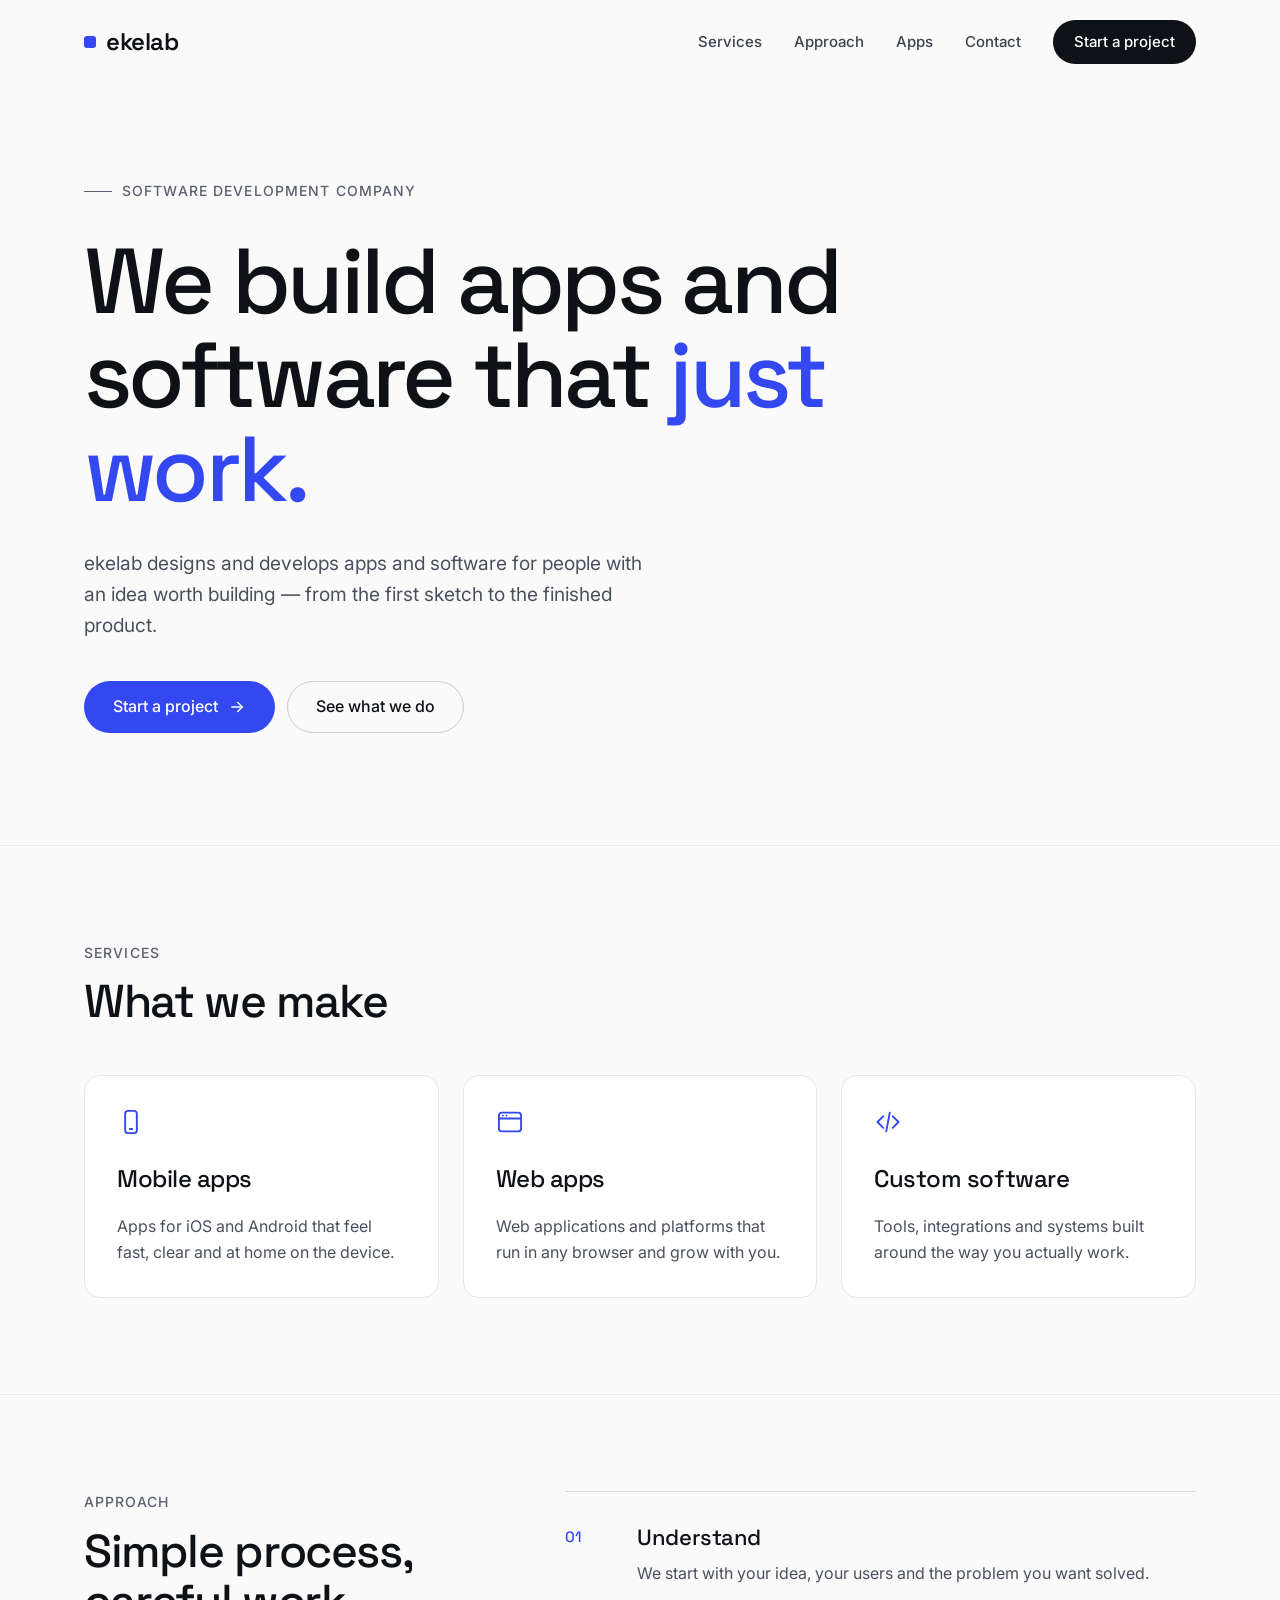
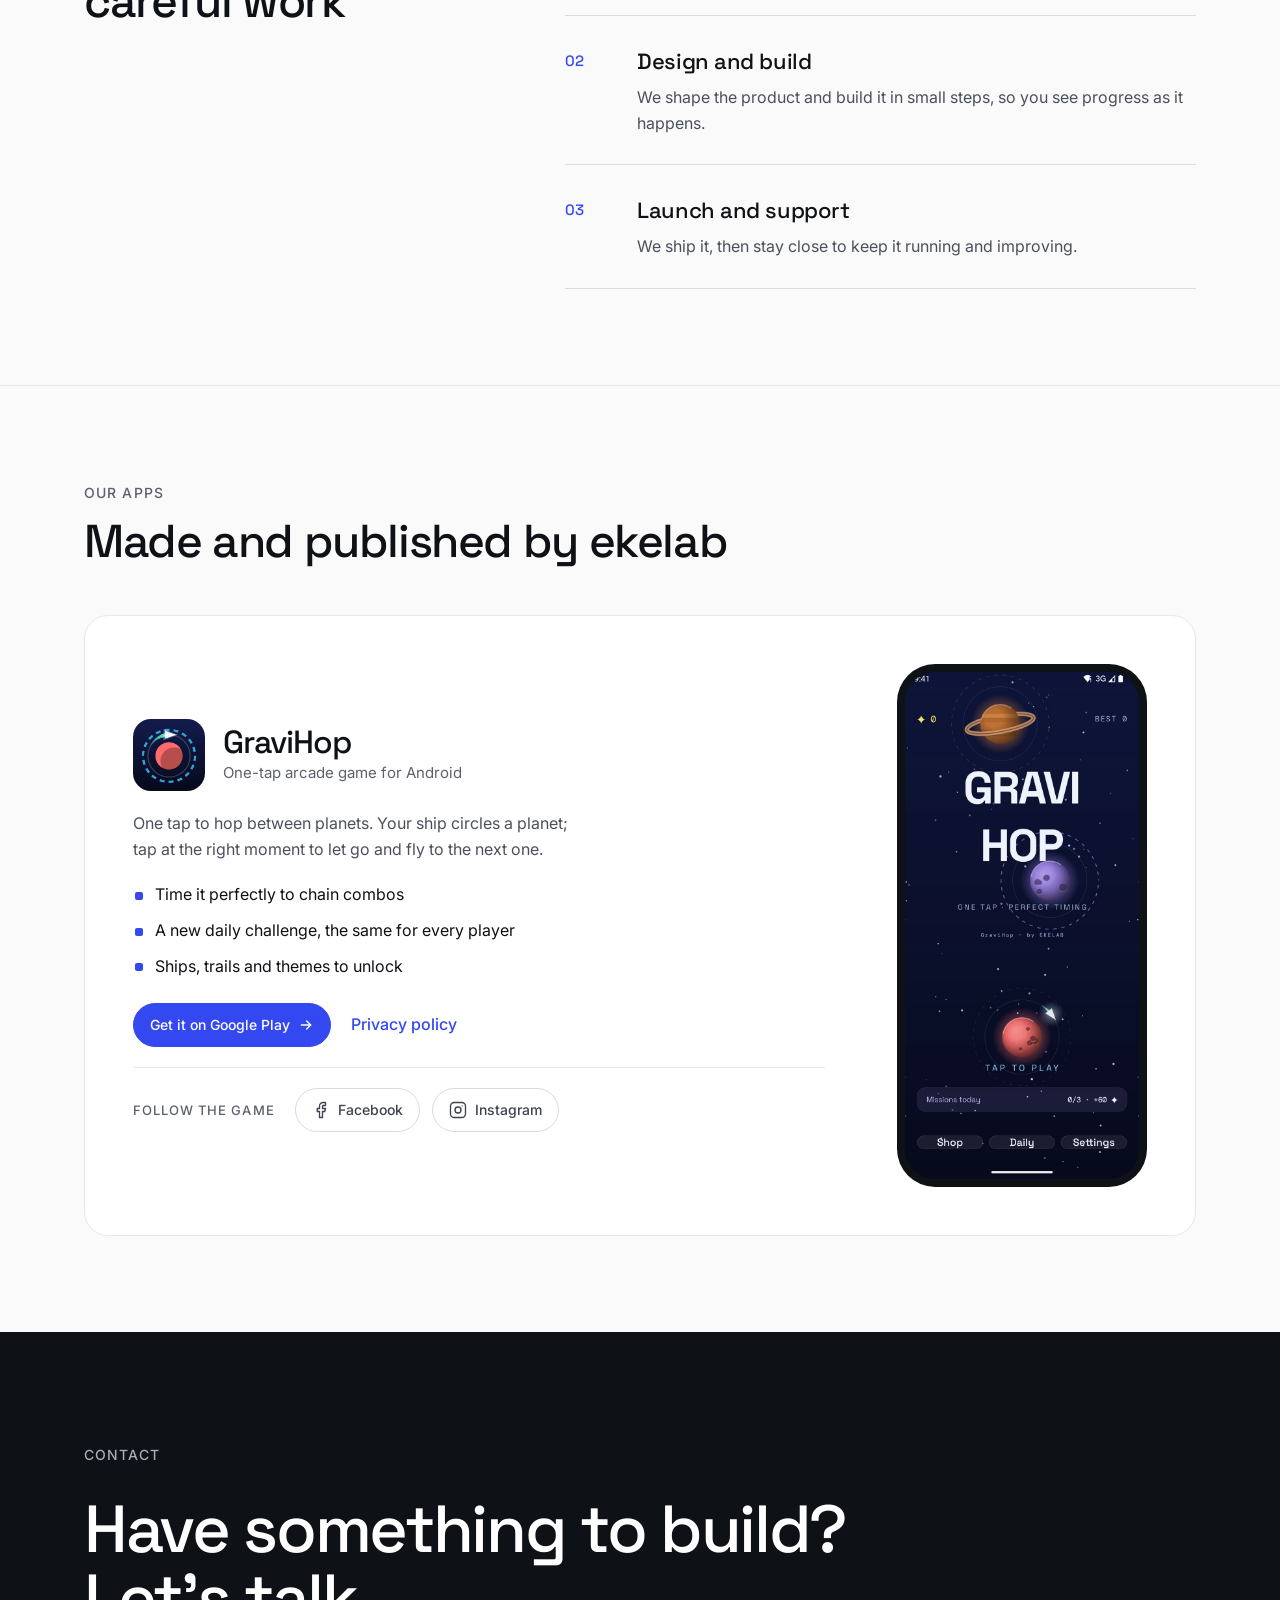
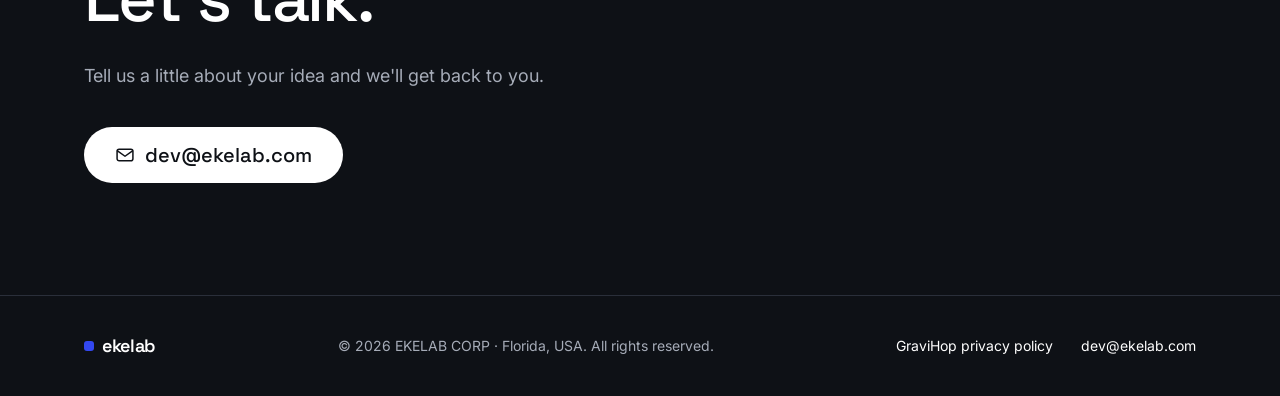
==== commit 06521806: "GraviHop card: Google Play link (the game is live) and Facebook / Instagram links Co-Authored-By: Cl" ====
--- a/index.html
+++ b/index.html
@@ -166,6 +166,12 @@
 }
 .text-link { display: inline-flex; align-items: center; min-height: 44px; color: var(--accent); font-weight: 500; }
 .text-link:hover { text-decoration: underline; }
+a.pill { gap: 8px; min-height: 44px; transition: border-color .15s, color .15s; }
+a.pill:hover { border-color: var(--ink); color: var(--ink); }
+a.pill-accent { background: var(--accent); border-color: var(--accent); color: #FFFFFF; }
+a.pill-accent:hover { border-color: var(--accent); color: #FFFFFF; opacity: .9; }
+.app-social { display: flex; flex-wrap: wrap; align-items: center; gap: 8px 12px; padding-top: 20px; border-top: 1px solid var(--line); }
+.app-social .eyebrow { font-size: 13px; margin-right: 8px; }
 .app-shot { flex: 0 1 250px; margin: 0 auto; padding: 8px; background: var(--ink); border-radius: 38px; }
 .app-shot img { display: block; width: 100%; height: auto; border-radius: 30px; }
 
@@ -202,7 +208,7 @@
 
 @media (prefers-reduced-motion: reduce) {
   html { scroll-behavior: auto; }
-  .btn, .site-nav a { transition: none; }
+  .btn, .site-nav a, a.pill { transition: none; }
   .btn:hover { transform: none; }
 }
 </style>
@@ -318,8 +324,22 @@
             <li>Ships, trails and themes to unlock</li>
           </ul>
           <div class="app-meta">
-            <span class="pill">Coming soon to Google Play</span>
+            <a class="pill pill-accent" href="https://play.google.com/store/apps/details?id=com.ekelab.gravihop" target="_blank" rel="noopener">
+              <span>Get it on Google Play</span>
+              <svg aria-hidden="true" width="16" height="16" viewBox="0 0 24 24" fill="none" stroke="currentColor" stroke-width="2" stroke-linecap="round" stroke-linejoin="round"><path d="M5 12h14"/><path d="M13 6l6 6-6 6"/></svg>
+            </a>
             <a class="text-link" href="/gravihop/privacy/">Privacy policy</a>
+          </div>
+          <div class="app-social">
+            <span class="eyebrow">Follow the game</span>
+            <a class="pill" href="https://www.facebook.com/gravihop" target="_blank" rel="noopener">
+              <svg aria-hidden="true" width="18" height="18" viewBox="0 0 24 24" fill="none" stroke="currentColor" stroke-width="1.8" stroke-linecap="round" stroke-linejoin="round"><path d="M18 2h-3a5 5 0 0 0-5 5v3H7v4h3v8h4v-8h3l1-4h-4V7a1 1 0 0 1 1-1h3z"/></svg>
+              <span>Facebook</span>
+            </a>
+            <a class="pill" href="https://www.instagram.com/gravihop" target="_blank" rel="noopener">
+              <svg aria-hidden="true" width="18" height="18" viewBox="0 0 24 24" fill="none" stroke="currentColor" stroke-width="1.8" stroke-linecap="round" stroke-linejoin="round"><rect x="2" y="2" width="20" height="20" rx="5"/><circle cx="12" cy="12" r="4"/><path d="M17.5 6.5h.01"/></svg>
+              <span>Instagram</span>
+            </a>
           </div>
         </div>
         <div class="app-shot">
